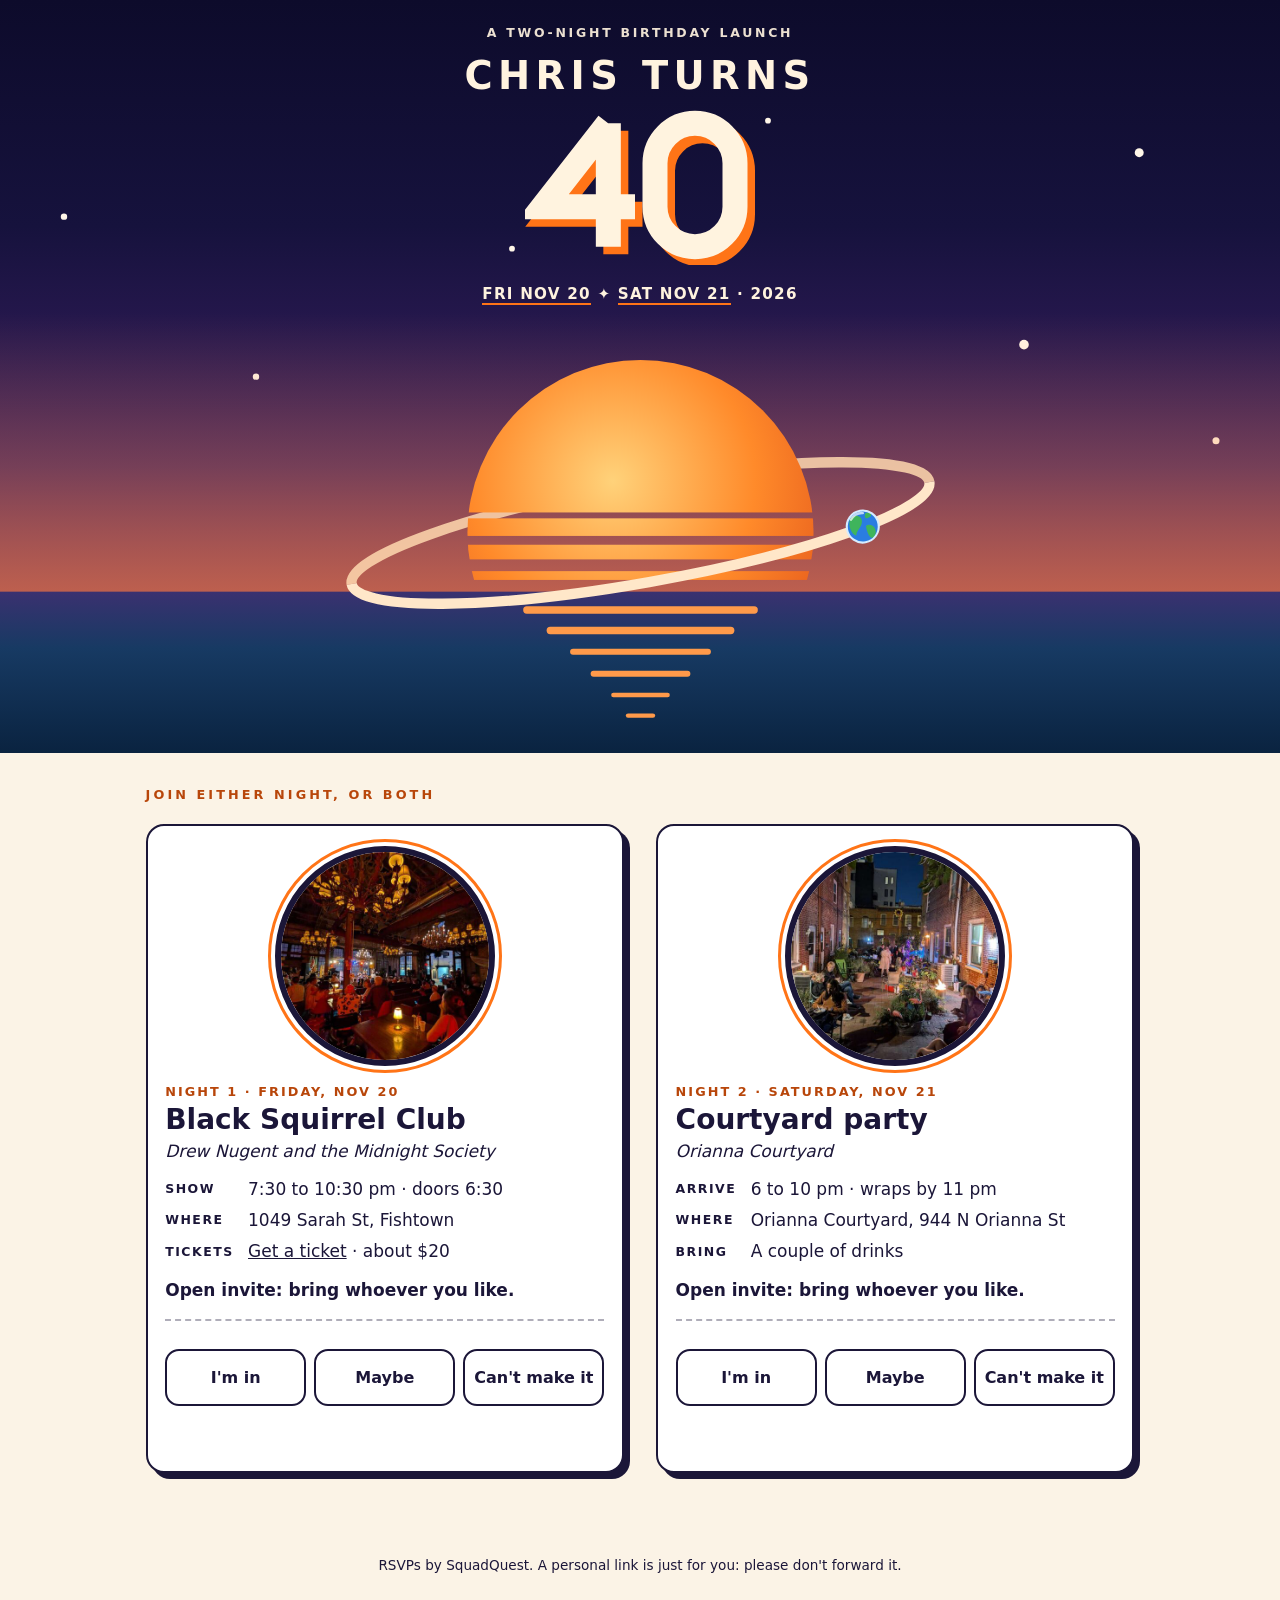
==== preview.html @ 2fccc6c4 "fix: one ticket price, about $20 Co-Authored-By: Claude Fable 5.2 <noreply@anthropic.com> Claude-Ses" ====
<!DOCTYPE html>
<html lang="en">
<head>
  <meta charset="utf-8">
  <meta name="viewport" content="width=device-width, initial-scale=1">
  <!-- ═══════════ CONFIG: the only values to fill in ═══════════ -->
  <script>
    window.FLYER_CONFIG = {
      API_BASE: "__API_BASE_URL__",                     // the guest-rsvp endpoint
      ANON_KEY: "__ANON_KEY_IF_NEEDED__",               // only if the server checks a JWT on every call
      FRIDAY_OPEN_LINK: "__FRIDAY_OPEN_LINK_TOKEN__",   // squadquest-axi guests open-link, Friday
      SATURDAY_OPEN_LINK: "__SATURDAY_OPEN_LINK_TOKEN__",
      FRIDAY_EVENT_ID: "",                              // optional: lets a guest answer even if the open link closes
      SATURDAY_EVENT_ID: "",
      PAGE_URL: "https://40.chrisrules.com",                         // also write it into the og: tags just below
      TIMEZONE: "America/New_York",
      EMBED_SRC: "squadquest-rsvp.js"
    };
  </script>
  <!-- /config -->
  <script src="shared/preview-stub.js"></script>
  <!-- guest links carry a token in the address: never send it to other sites -->
  <meta name="referrer" content="no-referrer">
  <meta name="robots" content="noindex">
  <meta name="theme-color" content="#16123d">
  <title>Chris turns 40</title>
  <meta name="description" content="Two nights for Chris's 40th: Friday November 20 at Black Squirrel Club, Saturday November 21 in the courtyard.">
  <meta property="og:type" content="website">
  <meta property="og:title" content="Chris turns 40">
  <meta property="og:description" content="Friday Nov 20 at Black Squirrel Club. Saturday Nov 21 in the courtyard. RSVP inside.">
  <meta property="og:url" content="https://40.chrisrules.com">
  <meta property="og:image" content="https://40.chrisrules.com/og.png">
  <meta property="og:image:width" content="1200">
  <meta property="og:image:height" content="630">
  <meta property="og:image:alt" content="Chris turns 40: a ringed orange sun setting over water. Fri Nov 20 and Sat Nov 21, 2026.">
  <meta name="twitter:card" content="summary_large_image">
  <meta name="twitter:title" content="Chris turns 40">
  <meta name="twitter:description" content="Friday Nov 20 at Black Squirrel Club. Saturday Nov 21 in the courtyard. RSVP inside.">
  <meta name="twitter:image" content="https://40.chrisrules.com/og.png">
  <link rel="icon" href="favicon.svg" type="image/svg+xml">
  <link rel="apple-touch-icon" href="apple-touch-icon.png">
  <link rel="stylesheet" href="style.css">
</head>
<body>
  <header class="hero">
    <svg class="stars" viewBox="0 0 400 600" preserveAspectRatio="xMidYMid slice" aria-hidden="true">
      <g fill="#fff6e8">
        <circle cx="30" cy="40" r="1.4"/><circle cx="88" cy="22" r="1"/><circle class="tw" cx="140" cy="70" r="1.8"/>
        <circle cx="210" cy="30" r="1.1"/><circle cx="262" cy="84" r="1.3"/><circle class="tw d2" cx="330" cy="36" r="1.9"/>
        <circle cx="372" cy="110" r="1"/><circle cx="52" cy="128" r="1.2"/><circle class="tw d3" cx="118" cy="180" r="1.5"/>
        <circle cx="300" cy="170" r="1"/><circle cx="356" cy="230" r="1.4"/><circle cx="20" cy="250" r="1"/>
        <circle class="tw d2" cx="190" cy="140" r="1.2"/><circle cx="240" cy="220" r="0.9"/><circle cx="80" cy="300" r="1"/>
        <circle cx="380" cy="320" r="1.1"/><circle class="tw" cx="320" cy="290" r="1.5"/><circle cx="160" cy="260" r="0.9"/>
      </g>
    </svg>
    <div class="hero-text">
      <p class="eyebrow">A two-night birthday launch</p>
      <h1>
        <span class="pre">Chris turns</span>
        <svg class="forty" viewBox="-4 -4 276 186" role="img" aria-label="40">
          <g fill="none" stroke-width="30" stroke-linejoin="miter">
            <g stroke="#ff7417" transform="translate(9 9)">
              <path d="M96 12 L18 112 H128 M96 12 V160"/><rect x="152" y="12" width="96" height="148" rx="48"/>
            </g>
            <g stroke="#fff3df">
              <path d="M96 12 L18 112 H128 M96 12 V160"/><rect x="152" y="12" width="96" height="148" rx="48"/>
            </g>
          </g>
        </svg>
      </h1>
      <p class="dates"><a href="#friday">Fri Nov 20</a> <span aria-hidden="true">✦</span> <a href="#saturday">Sat Nov 21</a> · 2026</p>
      <p class="hello" data-hello hidden></p>
    </div>
    <svg class="scene" viewBox="0 0 800 300" preserveAspectRatio="xMidYMin slice" aria-hidden="true">
      <defs>
        <linearGradient id="glow" x1="0" y1="0" x2="0" y2="1">
          <stop offset="0" stop-color="#ff8a3d" stop-opacity="0"/><stop offset="1" stop-color="#ff8a3d" stop-opacity=".55"/>
        </linearGradient>
        <radialGradient id="sun" cx=".42" cy=".35" r=".75">
          <stop offset="0" stop-color="#ffd27a"/><stop offset=".55" stop-color="#ff8a2a"/><stop offset="1" stop-color="#e2541a"/>
        </radialGradient>
        <linearGradient id="sea" x1="0" y1="0" x2="0" y2="1">
          <stop offset="0" stop-color="#3a3170"/><stop offset=".35" stop-color="#173a63"/><stop offset="1" stop-color="#0a2340"/>
        </linearGradient>
        <mask id="bands">
          <rect width="800" height="300" fill="#fff"/>
          <g fill="#000"><rect y="136" width="800" height="4"/><rect y="152" width="800" height="6"/><rect y="168" width="800" height="8"/><rect y="182" width="800" height="9"/></g>
        </mask>
        <clipPath id="back"><rect x="0" y="0" width="800" height="150"/></clipPath>
        <clipPath id="front"><rect x="0" y="150" width="800" height="150"/></clipPath>
        <clipPath id="earth-clip"><circle r="10"/></clipPath>
        <symbol id="earth" viewBox="-11 -11 22 22" overflow="visible">
          <circle r="10" fill="#2a7de1"/>
          <g clip-path="url(#earth-clip)" fill="#3fb45c">
            <path d="M-7-6C-4-9 1-7 0-3S-4 1-5 5C-8 3-9-2-7-6Z"/><path d="M2 0C5-2 9 2 7 6S2 8 2 0Z"/><path d="M3-8C6-9 8-6 5-5S2-6 3-8Z"/>
          </g>
          <circle r="10" fill="none" stroke="#d6ecff" stroke-width="1.3"/>
          <path d="M-6.5-5.5A8 8 0 0 1 1.5-8.3" stroke="#fff" stroke-width="1.5" fill="none" stroke-linecap="round" opacity=".7"/>
        </symbol>
      </defs>
      <rect x="-2000" width="4800" height="192" fill="url(#glow)"/>
      <g transform="rotate(-10 400 150)"><ellipse clip-path="url(#back)" cx="400" cy="150" rx="200" ry="34" fill="none" stroke="#ffd9b0" stroke-width="7" opacity=".85"/></g>
            <g transform="rotate(-10 400 150)"><g clip-path="url(#back)"><g class="ex"><g class="ey"><use class="earth" href="#earth" x="388" y="138" width="24" height="24"/></g></g></g></g>
      <circle cx="400" cy="150" r="118" fill="url(#sun)" mask="url(#bands)"/>
      <rect x="-2000" y="190" width="4800" height="110" fill="url(#sea)"/>
      <g class="reflect" fill="#ff9a4a">
        <rect x="320" y="200" width="160" height="5" rx="2.5"/><rect class="w2" x="336" y="214" width="128" height="5" rx="2.5"/>
        <rect x="352" y="229" width="96" height="4" rx="2"/><rect class="w2" x="366" y="244" width="68" height="4" rx="2"/>
        <rect x="380" y="259" width="40" height="3" rx="1.5"/><rect class="w2" x="390" y="273" width="20" height="3" rx="1.5"/>
      </g>
      <g transform="rotate(-10 400 150)"><ellipse clip-path="url(#front)" cx="400" cy="150" rx="200" ry="34" fill="none" stroke="#ffe7c9" stroke-width="7"/></g>
      <g transform="rotate(-10 400 150)"><g clip-path="url(#front)"><g class="ex"><g class="ey"><use class="earth" href="#earth" x="388" y="138" width="24" height="24"/></g></g></g></g>
    </svg>
  </header>

  <main>
    <h2 class="section-title">Join either night, or both</h2>
    <ol class="itinerary">
      <li>
        <section class="night" data-night="friday" id="friday" aria-labelledby="fri-h">
          <figure class="porthole"><img src="photos/friday.jpg" width="480" height="480" alt="Inside Black Squirrel Club at night: a full room under big amber chandeliers, with a band on the far stage."></figure>
          <p class="stop">Night 1 · Friday, Nov 20</p>
          <h3 id="fri-h">Black Squirrel Club</h3>
          <p class="sub">Drew Nugent and the Midnight Society</p>
          <dl class="facts">
            <dt>Show</dt><dd>7:30 to 10:30 pm · doors 6:30</dd>
            <dt>Where</dt><dd>1049 Sarah St, Fishtown</dd>
            <dt>Tickets</dt><dd><a href="https://events.ticketleap.com/tickets/blacksquirrelclub/drew-nugent-the-midnight-society-1695115027" rel="noopener">Get a ticket</a> · about $20</dd>
          </dl>
          <p class="note">Open invite: bring whoever you like.</p>
          <div class="rsvp" data-rsvp><p>RSVP opens here soon. Until then, text Chris.</p></div>
        </section>
      </li>
      <li>
        <section class="night" data-night="saturday" id="saturday" aria-labelledby="sat-h">
          <figure class="porthole"><img src="photos/saturday.jpg" width="480" height="480" alt="A brick courtyard after dark: friends in lawn chairs around a small fire, with plants and colored lights."></figure>
          <p class="stop">Night 2 · Saturday, Nov 21</p>
          <h3 id="sat-h">Courtyard party</h3>
          <p class="sub">Orianna Courtyard</p>
          <dl class="facts">
            <dt>Arrive</dt><dd>6 to 10 pm · wraps by 11 pm</dd>
            <dt>Where</dt><dd>Orianna Courtyard, 944 N Orianna St</dd>
            <dt>Bring</dt><dd>A couple of drinks</dd>
          </dl>
          <p class="note">Open invite: bring whoever you like.</p>
          <div class="rsvp" data-rsvp><p>RSVP opens here soon. Until then, text Chris.</p></div>
        </section>
      </li>
    </ol>
  </main>

  <footer>
    <p>RSVPs by SquadQuest. A personal link is just for you: please don't forward it.</p>
  </footer>
  <script src="shared/flyer-core.js" defer></script>
</body>
</html>
---- style.css ----
/* Concept A: Orbit 40, a retro space-travel poster at dusk */
:root {
  --night: #16123d;
  --dusk: #3b1f63;
  --cream: #fff3df;
  --paper: #fbf3e6;
  --ink: #1b1638;
  --orange: #ff7417;
  --orange-ink: #b8460a; /* orange dark enough for text on paper: AA */
  --sea: #173a63;
  color-scheme: light;
}
* { box-sizing: border-box; }
html { -webkit-text-size-adjust: 100%; }
body {
  margin: 0;
  font: 17px/1.5 "Avenir Next", Avenir, "Century Gothic", "Segoe UI", system-ui, sans-serif;
  color: var(--ink);
  background: var(--paper);
}
a { color: inherit; }
:focus-visible { outline: 3px solid var(--orange); outline-offset: 3px; }

/* hero */
.hero {
  position: relative;
  overflow: hidden;
  color: var(--cream);
  background: linear-gradient(180deg, #0d0b2b 0%, var(--night) 30%, var(--dusk) 62%, #8c3463 88%, #d8603f 100%);
  padding-top: 2.25rem;
}
.stars { position: absolute; inset: 0; width: 100%; height: 100%; }
.hero-text { position: relative; text-align: center; padding: 0 1.25rem; }
.eyebrow {
  margin: 0;
  font-size: .78rem;
  font-weight: 700;
  letter-spacing: .22em;
  text-transform: uppercase;
  opacity: .92;
}
h1 { margin: .9rem 0 0; line-height: 1; font-weight: 800; }
h1 .pre {
  display: block;
  font-size: clamp(1.5rem, 7vw, 2.4rem);
  letter-spacing: .14em;
  text-transform: uppercase;
}
.forty { display: block; width: min(68vw, 300px); height: auto; margin: .9rem auto 0; }
.dates {
  margin: 1.1rem 0 0;
  font-weight: 700;
  letter-spacing: .08em;
  text-transform: uppercase;
  font-size: .95rem;
}
.dates a { text-decoration: none; border-bottom: 2px solid var(--orange); }
.hello { margin: .9rem auto 0; max-width: 24rem; font-size: 1.05rem; font-weight: 600; }
.not-me { font: inherit; font-weight: 400; color: inherit; background: none; border: 0; padding: 0; text-decoration: underline; cursor: pointer; }
.scene { position: relative; display: block; width: 100%; height: clamp(230px, 34vw, 360px); margin-top: .5rem; }

/* itinerary */
main { max-width: 36rem; margin: 0 auto; padding: 2rem 1.1rem 1rem; }
.section-title {
  margin: 0 0 1.25rem;
  font-size: .8rem;
  letter-spacing: .24em;
  text-transform: uppercase;
  color: var(--orange-ink);
}
.itinerary { list-style: none; margin: 0; padding: 0 0 0 1.6rem; position: relative; }
.itinerary::before { /* the orbit line */
  content: "";
  position: absolute;
  left: .45rem;
  top: .6rem;
  bottom: 2rem;
  border-left: 3px dotted var(--orange);
}
.itinerary > li { position: relative; margin-bottom: 2.25rem; }
.itinerary > li::before { /* a small planet per stop */
  content: "";
  position: absolute;
  left: -1.6rem;
  top: .2rem;
  width: 1.2rem;
  height: 1.2rem;
  border-radius: 50%;
  background: radial-gradient(circle at 35% 35%, #ffd27a, var(--orange) 60%, #c94a12);
  box-shadow: 0 0 0 4px var(--paper);
}
.night {
  background: #fff;
  border: 2px solid var(--ink);
  border-radius: 18px;
  padding: 1.25rem 1.1rem 1.1rem;
  box-shadow: 6px 6px 0 var(--ink);
}
.night.is-target { box-shadow: 6px 6px 0 var(--orange); }
.porthole {
  margin: 0 auto 1rem;
  width: 62%;
  max-width: 220px;
  aspect-ratio: 1;
  border-radius: 50%;
  overflow: hidden;
  border: 6px solid var(--ink);
  outline: 3px solid var(--orange);
  outline-offset: 4px;
}
.porthole img { width: 100%; height: 100%; object-fit: cover; display: block; }
.stop {
  margin: 0;
  font-size: .8rem;
  font-weight: 800;
  letter-spacing: .16em;
  text-transform: uppercase;
  color: var(--orange-ink);
}
.night h3 { margin: .2rem 0 0; font-size: 1.75rem; line-height: 1.1; font-weight: 800; }
.sub { margin: .2rem 0 .8rem; font-style: italic; }
.facts { display: grid; grid-template-columns: auto 1fr; gap: .35rem .9rem; margin: 0 0 .8rem; }
.facts dt { font-weight: 800; font-size: .78rem; letter-spacing: .12em; text-transform: uppercase; padding-top: .2rem; }
.facts dd { margin: 0; }
.note { margin: 0 0 1rem; font-weight: 600; }
.rsvp { border-top: 2px dashed rgba(27, 22, 56, .35); padding-top: 1rem; }
.rsvp-loading { margin: 0; opacity: .8; }

/* the embed, restyled: the night above already says what and where */
.night .sqr-card { border: 0; padding: 0; background: none; }
.night .sqr-banner, .night .sqr-title, .night .sqr-when, .night .sqr-where, .night .sqr-notes { display: none; }
.sqr-answers { gap: .5rem; }
.sqr-answer {
  min-height: 3.4rem;
  border: 2px solid var(--ink) !important;
  border-radius: 14px !important;
  background: #fff !important;
  color: var(--ink) !important;
  font-weight: 800;
  font-size: 1rem !important;
}
.sqr-answer[aria-pressed="true"] { background: var(--orange) !important; color: var(--ink) !important; box-shadow: 0 0 0 3px var(--ink); }
.sqr-field label { font-weight: 700; font-size: .9rem; }
.sqr-field input { border: 2px solid var(--ink) !important; border-radius: 12px !important; background: #fffaf2; }
.sqr-greeting { font-size: 1rem !important; margin-bottom: .25rem !important; }
.sqr-status { color: var(--ink); }
.sqr-error { color: #a1001c !important; }
.sqr-join { opacity: 1 !important; font-size: .92rem !important; margin-top: .5rem !important; }

footer { text-align: center; padding: 1rem 1.25rem 2.5rem; font-size: .85rem; }

/* motion: a slow twinkle and a lazy wave, both off when asked */
@media (prefers-reduced-motion: no-preference) {
  .tw { animation: twinkle 3.6s ease-in-out infinite; }
  .tw.d2 { animation-delay: 1.2s; }
  .tw.d3 { animation-delay: 2.3s; }
  .reflect rect { animation: sway 6s ease-in-out infinite alternate; }
  .reflect .w2 { animation-delay: -3s; }
}
@keyframes twinkle { 50% { opacity: .2; } }
@keyframes sway { from { transform: translateX(-6px); } to { transform: translateX(6px); } }

@media (min-width: 900px) {
  main { max-width: 64rem; }
  .itinerary { display: grid; grid-template-columns: 1fr 1fr; gap: 2rem; padding: 0; }
  .itinerary::before, .itinerary > li::before { display: none; }
}

/* Earth on the ring: two synced copies, one clipped to the back half (behind
   the sun), one to the front. Resting spot, used under reduced motion: front right */
.ex { transform: translateX(150px); }
.ey { transform: translateY(22px); }
@media (prefers-reduced-motion: no-preference) {
  .ex { animation: a-ex 16s ease-in-out infinite alternate; }
  .ey { animation: a-ey 16s ease-in-out -8s infinite alternate; }
}
@keyframes a-ex { from { transform: translateX(-200px); } to { transform: translateX(200px); } }
@keyframes a-ey { from { transform: translateY(-34px); } to { transform: translateY(34px); } }

/* the one-time step */
.sqr-step { border: 2px solid var(--ink) !important; border-radius: 14px !important; background: #fffaf2; }
.sqr-submit { background: var(--ink) !important; color: var(--cream) !important; border-color: var(--ink) !important; border-radius: 14px !important; }
.sqr-answer[aria-pressed="true"]::before { content: "\2713\00a0"; } /* a cue that is not only colour */

/* notes */
.sqr-note { margin-top: .6rem; }
.sqr-note-add { font-weight: 700 !important; min-height: 44px; text-decoration-thickness: 2px !important; text-underline-offset: 4px; }
.sqr-note-text { background: #fff6ea; border-left: 4px solid var(--orange); border-radius: 6px; padding: .6rem .75rem; }
.sqr-note-text .sqr-link { font-weight: 700; margin-left: .25rem; min-height: 32px; }
.sqr-note-label { font-weight: 800 !important; font-size: .78rem; letter-spacing: .12em; text-transform: uppercase; }
.sqr-note-form { background: #fffaf2; border: 2px solid var(--ink); border-radius: 14px; padding: .8rem; }
.sqr-note-count { color: #4a4566; opacity: 1 !important; }
.sqr-note-status { font-weight: 600; }
.sqr-step .sqr-field input, .sqr-note-form .sqr-field input { width: 100%; }

/* three equal buttons at any width, even with the check mark */
.sqr-answers { grid-template-columns: repeat(3, minmax(0, 1fr)) !important; }
.sqr-answer { padding-inline: .3rem !important; }
@media (max-width: 360px) {
  .itinerary { padding-left: 1.2rem; }
  .itinerary > li::before { left: -1.25rem; width: 1rem; height: 1rem; }
  .itinerary::before { left: .35rem; }
  .night { padding: 1rem .85rem .9rem; box-shadow: 4px 4px 0 var(--ink); }
  .sqr-answer { font-size: .92rem !important; }
  .sqr-answer[aria-pressed="true"]::before { display: block; content: "\2713"; }
}
/* desktop: show the whole sea under the planet */
@media (min-width: 900px) {
  .hero { padding-top: 1.5rem; }
  .forty { width: 230px; }
  /* never wider than the height can show whole; sky and sea paint past the edges */
  .scene { height: 440px; width: min(100%, 1173px); margin-inline: auto; overflow: visible; }
}

/* plus-ones stepper */
.sqr-plus { margin-top: .9rem !important; padding: .6rem .75rem; border: 2px dashed rgba(27, 22, 56, .35); border-radius: 14px; }
.sqr-plus-q { font-weight: 800 !important; font-size: .78rem; letter-spacing: .12em; text-transform: uppercase; }
.sqr-plus-btn { border-color: var(--ink) !important; background: #fff !important; color: var(--ink) !important; }
.sqr-plus-btn:not(:disabled):active { background: var(--orange) !important; }
.sqr-plus-val { font-size: 1.05rem; min-width: 6.5rem !important; }
.sqr-plus-msg { min-height: 1.2em; color: #4a4566; }
.sqr-plus-msg.sqr-error { color: #a1001c !important; }
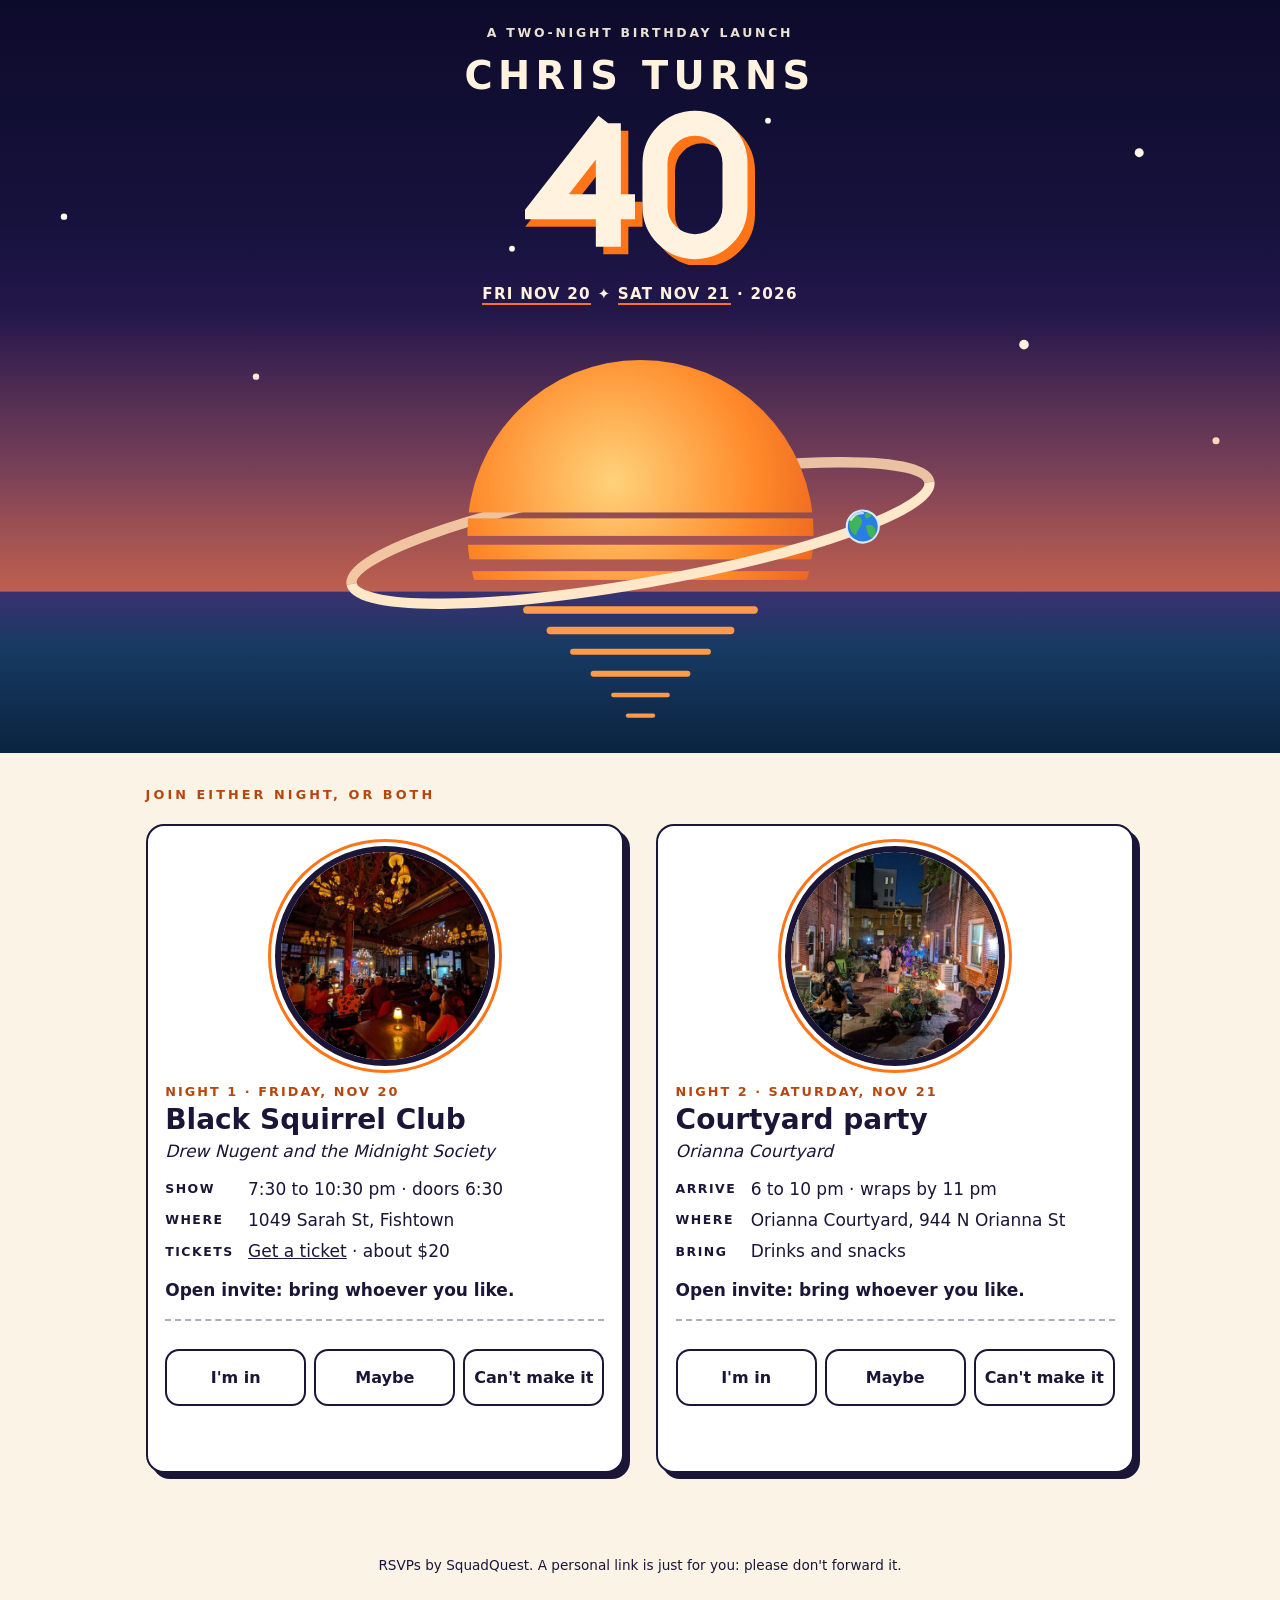
==== commit 18e9b1df: "fix: bring drinks and snacks Co-Authored-By: Claude Fable 5.2 <noreply@anthropic.com> Claude-Session" ====
--- a/preview.html
+++ b/preview.html
@@ -140,7 +140,7 @@
           <dl class="facts">
             <dt>Arrive</dt><dd>6 to 10 pm · wraps by 11 pm</dd>
             <dt>Where</dt><dd>Orianna Courtyard, 944 N Orianna St</dd>
-            <dt>Bring</dt><dd>A couple of drinks</dd>
+            <dt>Bring</dt><dd>Drinks and snacks</dd>
           </dl>
           <p class="note">Open invite: bring whoever you like.</p>
           <div class="rsvp" data-rsvp><p>RSVP opens here soon. Until then, text Chris.</p></div>
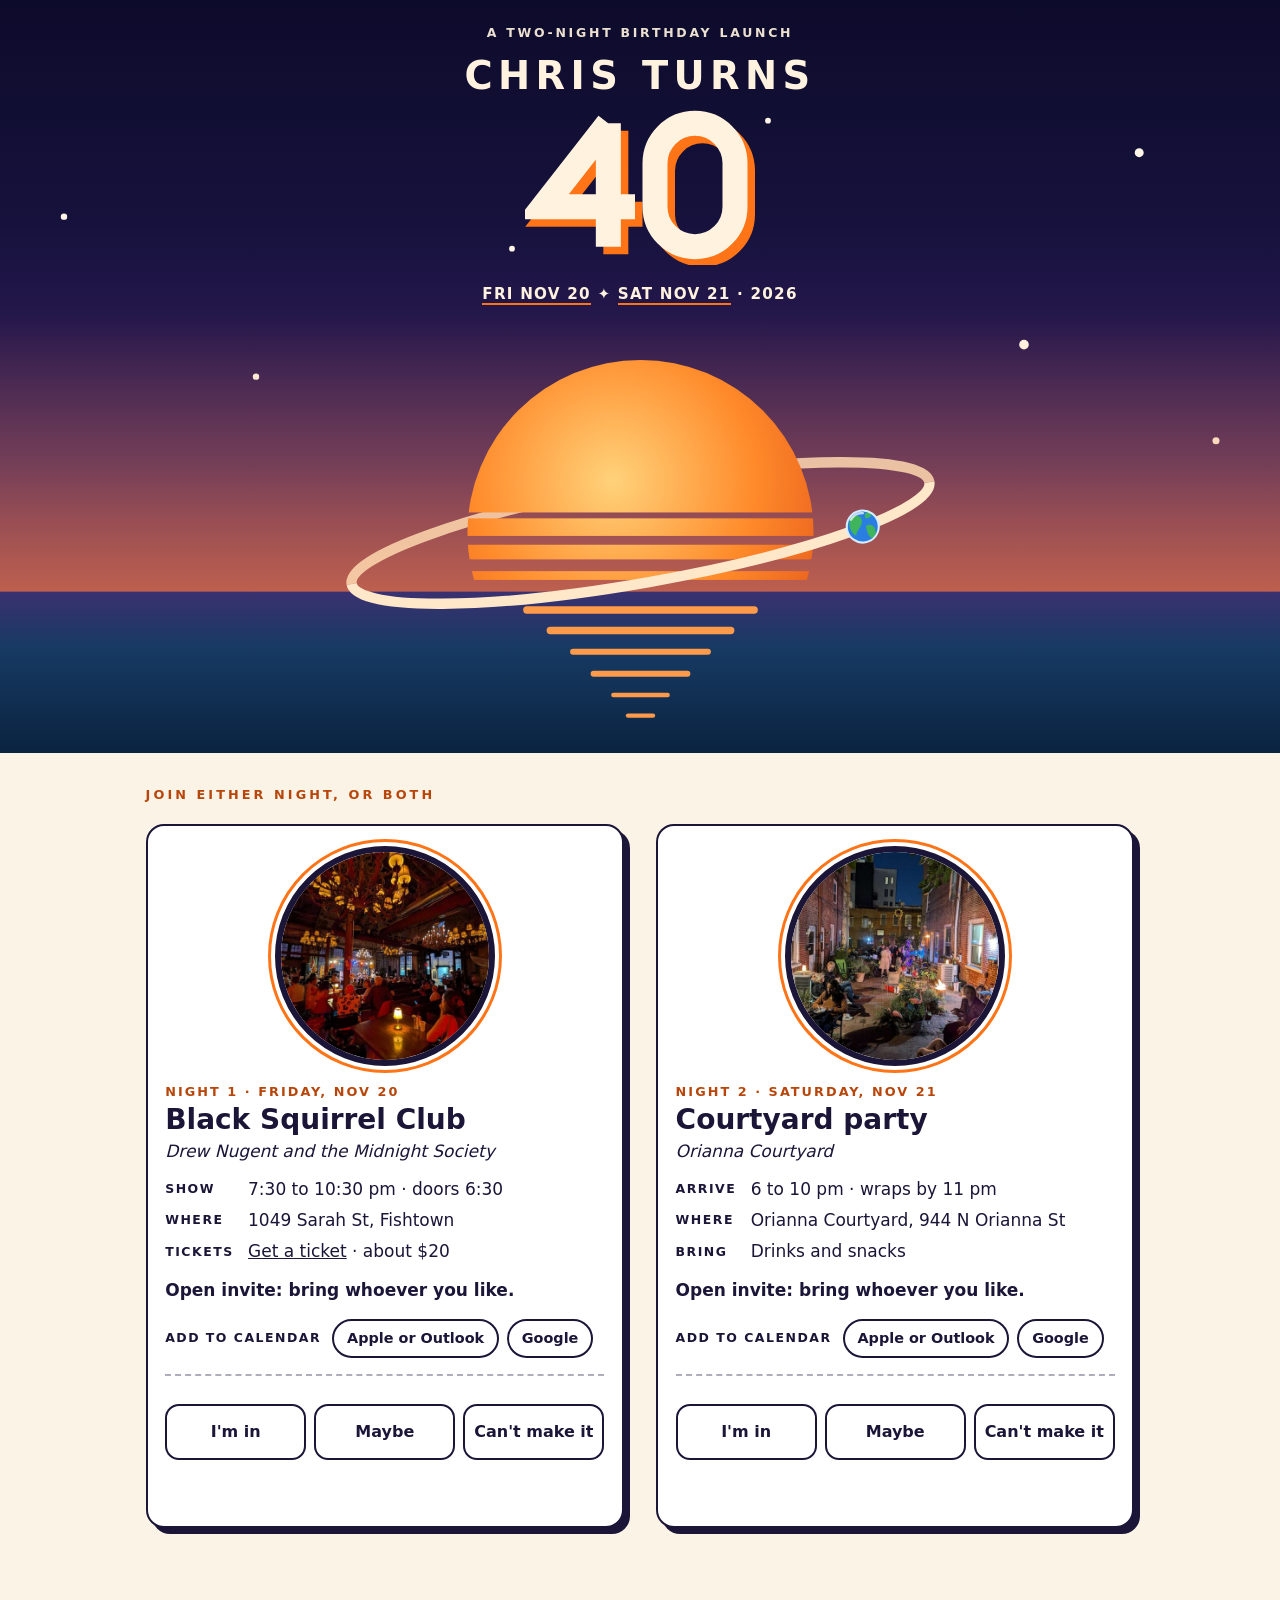
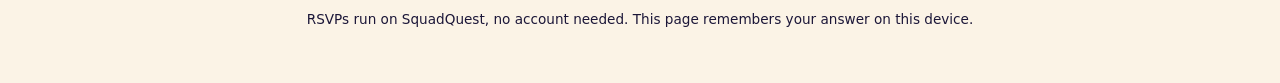
==== commit 06086980: "feat: add to calendar buttons for both nights Co-Authored-By: Claude Fable 5.2 <noreply@anthropic.co" ====
--- a/preview.html
+++ b/preview.html
@@ -128,6 +128,7 @@
             <dt>Tickets</dt><dd><a href="https://events.ticketleap.com/tickets/blacksquirrelclub/drew-nugent-the-midnight-society-1695115027" rel="noopener">Get a ticket</a> · about $20</dd>
           </dl>
           <p class="note">Open invite: bring whoever you like.</p>
+          <p class="cal"><span class="cal-label">Add to calendar</span> <a class="cal-btn" href="friday.ics">Apple or Outlook</a> <a class="cal-btn" href="https://calendar.google.com/calendar/render?action=TEMPLATE&amp;text=Chris%20turns%2040%3A%20Drew%20Nugent%20and%20the%20Midnight%20Society&amp;dates=20261121T003000Z/20261121T033000Z&amp;location=Black%20Squirrel%20Club%2C%201049%20Sarah%20St%2C%20Philadelphia%2C%20PA&amp;details=Doors%206%3A30%20pm%2C%20music%207%3A30%20to%2010%3A30%20pm.%20Tickets%20about%20%2420.%20Details%20and%20RSVP%3A%20https%3A//40.chrisrules.com" target="_blank" rel="noopener">Google</a></p>
           <div class="rsvp" data-rsvp><p>RSVP opens here soon. Until then, text Chris.</p></div>
         </section>
       </li>
@@ -143,6 +144,7 @@
             <dt>Bring</dt><dd>Drinks and snacks</dd>
           </dl>
           <p class="note">Open invite: bring whoever you like.</p>
+          <p class="cal"><span class="cal-label">Add to calendar</span> <a class="cal-btn" href="saturday.ics">Apple or Outlook</a> <a class="cal-btn" href="https://calendar.google.com/calendar/render?action=TEMPLATE&amp;text=Chris%20turns%2040%3A%20courtyard%20party&amp;dates=20261121T230000Z/20261122T040000Z&amp;location=Orianna%20Courtyard%2C%20944%20N%20Orianna%20St%2C%20Philadelphia%2C%20PA&amp;details=Arrive%20any%20time%20from%206%20to%2010%20pm.%20Wraps%20by%2011.%20Bring%20drinks%20and%20snacks.%20Details%20and%20RSVP%3A%20https%3A//40.chrisrules.com" target="_blank" rel="noopener">Google</a></p>
           <div class="rsvp" data-rsvp><p>RSVP opens here soon. Until then, text Chris.</p></div>
         </section>
       </li>
@@ -150,7 +152,7 @@
   </main>
 
   <footer>
-    <p>RSVPs by SquadQuest. A personal link is just for you: please don't forward it.</p>
+    <p>RSVPs run on SquadQuest, no account needed. This page remembers your answer on this device.</p>
   </footer>
   <script src="shared/flyer-core.js" defer></script>
 </body>
--- a/style.css
+++ b/style.css
@@ -220,3 +220,59 @@
 .sqr-plus-val { font-size: 1.05rem; min-width: 6.5rem !important; }
 .sqr-plus-msg { min-height: 1.2em; color: #4a4566; }
 .sqr-plus-msg.sqr-error { color: #a1001c !important; }
+
+/* the confirmation: "You're in for Friday!" above the night's buttons.
+   The text is a live region and stays in the page while empty. */
+.confirm-text { margin: 0; font-weight: 800; font-size: 1.15rem; line-height: 1.3; transform-origin: left center; }
+.confirm-icon { display: none; }
+.confirm.is-shown {
+  display: flex;
+  align-items: center;
+  gap: .75rem;
+  border-top: 2px dashed rgba(27, 22, 56, .35);
+  padding-top: 1rem;
+  margin-bottom: .8rem;
+}
+.confirm.is-shown + .rsvp { border-top: 0; padding-top: 0; }
+.confirm.is-shown .confirm-icon { display: block; position: relative; flex: none; width: 3.2rem; height: 3.2rem; }
+.confirm-icon svg { display: block; width: 100%; height: 100%; overflow: visible; }
+.confirm[data-status="no"] .confirm-icon { opacity: .55; }
+.confirm-earth { transform-origin: 0 0; }
+.confirm-star {
+  position: absolute;
+  left: 50%;
+  top: 50%;
+  width: 13px;
+  height: 13px;
+  margin: -6.5px 0 0 -6.5px;
+  background: var(--orange);
+  clip-path: polygon(50% 0, 62% 38%, 100% 50%, 62% 62%, 50% 100%, 38% 62%, 0 50%, 38% 38%);
+  opacity: 0;
+  pointer-events: none;
+}
+.confirm-star:nth-child(odd) { background: #f2a900; }
+/* the embed's own "Saved: …" line would say it twice */
+.night .sqr-status-saved { display: none; }
+
+@media (prefers-reduced-motion: no-preference) {
+  .confirm.is-burst .confirm-earth { animation: c-orbit .9s cubic-bezier(.45, 0, .25, 1); }
+  .confirm.is-burst .confirm-star { animation: c-star .8s ease-out .15s; }
+  .confirm.is-burst .confirm-text { animation: c-pop .45s ease-out; }
+  .confirm.is-pulse .confirm-text { animation: c-pulse .9s ease-in-out; }
+  .confirm.is-pulse .confirm-icon { animation: c-breathe .9s ease-in-out; }
+}
+@keyframes c-orbit { from { transform: rotate(0deg); } to { transform: rotate(360deg); } }
+@keyframes c-star {
+  0% { opacity: 1; transform: rotate(var(--a)) translateX(0) scale(.4); }
+  60% { opacity: 1; }
+  100% { opacity: 0; transform: rotate(var(--a)) translateX(40px) scale(1.1); }
+}
+@keyframes c-pop { 0% { transform: scale(.92); } 55% { transform: scale(1.05); } 100% { transform: scale(1); } }
+@keyframes c-pulse { 0%, 100% { opacity: 1; } 35% { opacity: .45; } }
+@keyframes c-breathe { 0%, 100% { transform: scale(1); } 40% { transform: scale(1.12); } }
+
+/* add to calendar */
+.cal { margin: 0 0 1rem; display: flex; flex-wrap: wrap; align-items: center; gap: .4rem .5rem; }
+.cal-label { font-weight: 800; font-size: .78rem; letter-spacing: .12em; text-transform: uppercase; margin-right: .2rem; }
+.cal-btn { display: inline-flex; align-items: center; min-height: 2.4rem; padding: .3rem .8rem; border: 2px solid var(--ink); border-radius: 999px; background: #fff; color: var(--ink); font-weight: 700; font-size: .9rem; text-decoration: none; }
+.cal-btn:hover, .cal-btn:focus-visible { background: var(--orange); }
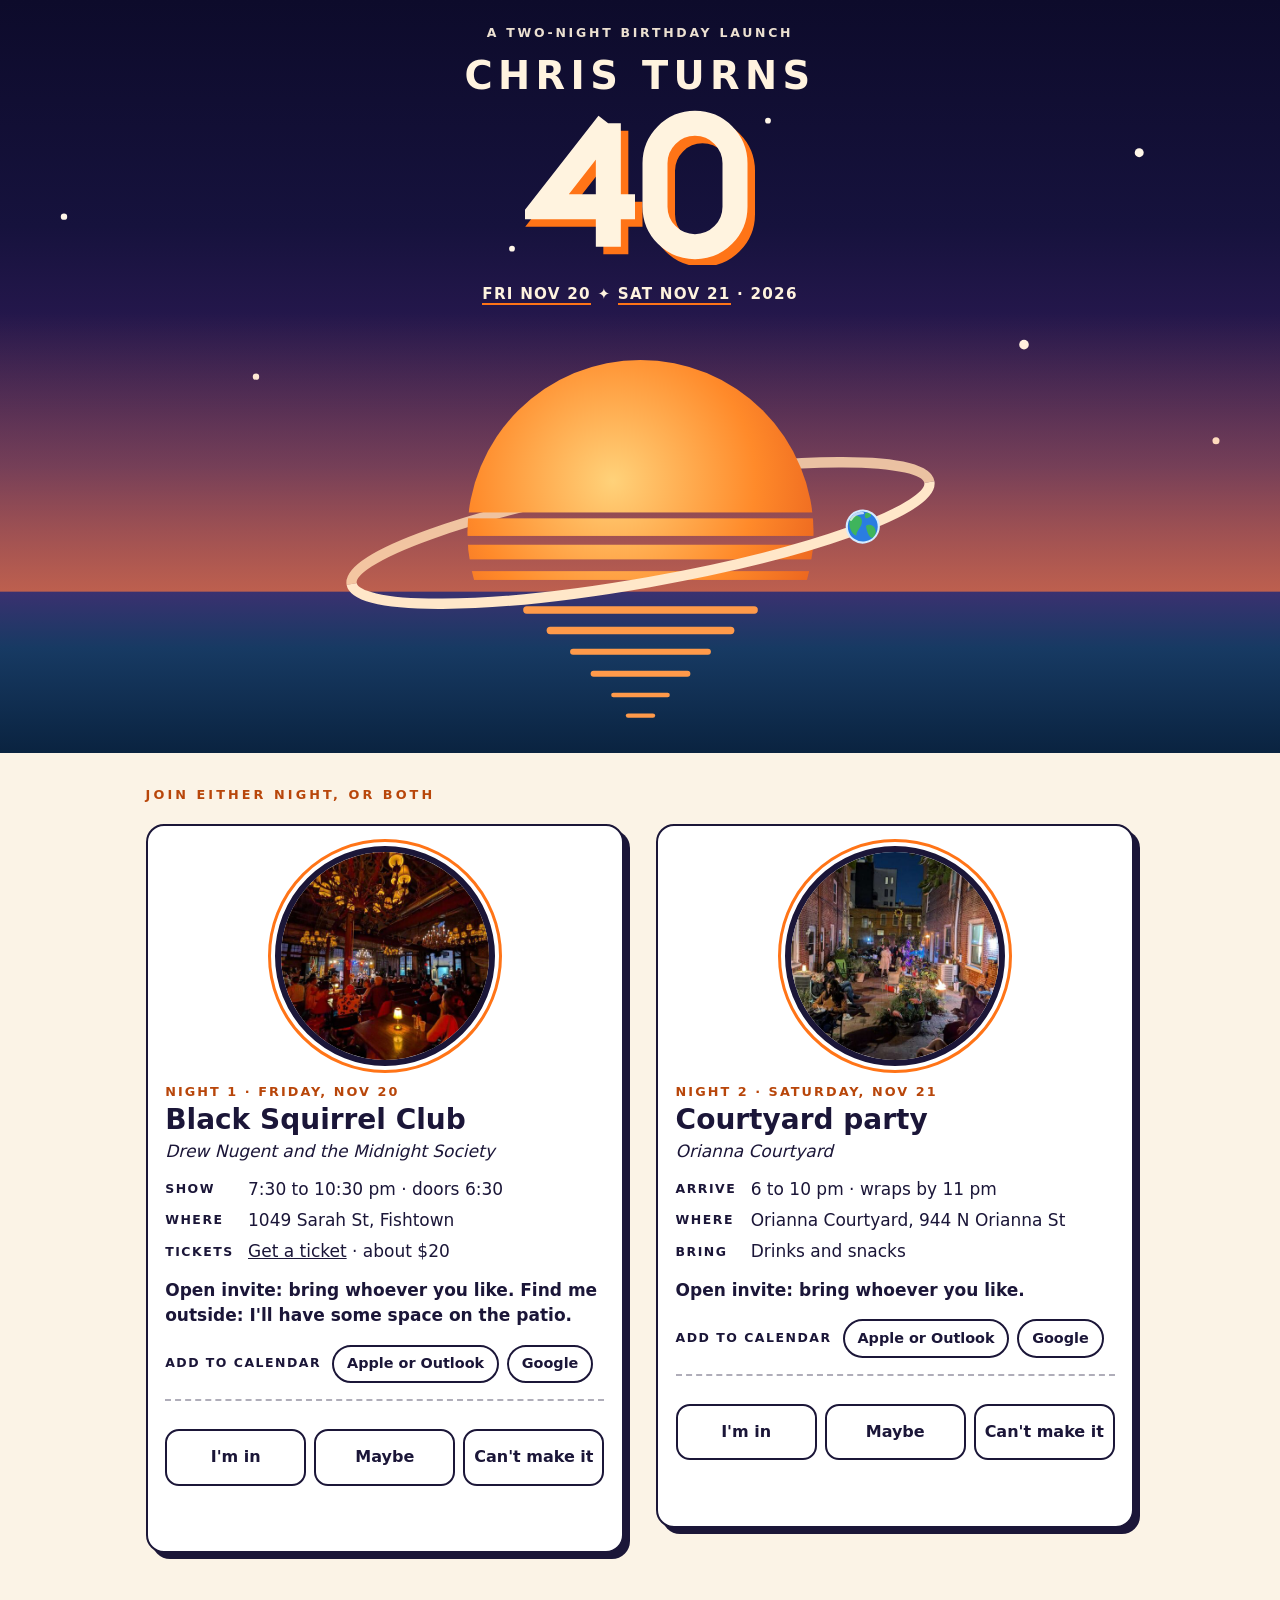
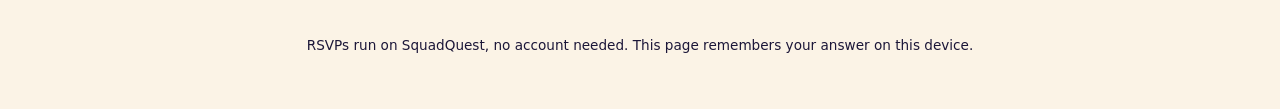
==== commit f2e0d961: "feat: note the patio space on Friday Co-Authored-By: Claude Fable 5.2 <noreply@anthropic.com> Claude" ====
--- a/preview.html
+++ b/preview.html
@@ -127,7 +127,7 @@
             <dt>Where</dt><dd>1049 Sarah St, Fishtown</dd>
             <dt>Tickets</dt><dd><a href="https://events.ticketleap.com/tickets/blacksquirrelclub/drew-nugent-the-midnight-society-1695115027" rel="noopener">Get a ticket</a> · about $20</dd>
           </dl>
-          <p class="note">Open invite: bring whoever you like.</p>
+          <p class="note">Open invite: bring whoever you like. Find me outside: I'll have some space on the patio.</p>
           <p class="cal"><span class="cal-label">Add to calendar</span> <a class="cal-btn" href="friday.ics">Apple or Outlook</a> <a class="cal-btn" href="https://calendar.google.com/calendar/render?action=TEMPLATE&amp;text=Chris%20turns%2040%3A%20Drew%20Nugent%20and%20the%20Midnight%20Society&amp;dates=20261121T003000Z/20261121T033000Z&amp;location=Black%20Squirrel%20Club%2C%201049%20Sarah%20St%2C%20Philadelphia%2C%20PA&amp;details=Doors%206%3A30%20pm%2C%20music%207%3A30%20to%2010%3A30%20pm.%20Tickets%20about%20%2420.%20Details%20and%20RSVP%3A%20https%3A//40.chrisrules.com" target="_blank" rel="noopener">Google</a></p>
           <div class="rsvp" data-rsvp><p>RSVP opens here soon. Until then, text Chris.</p></div>
         </section>
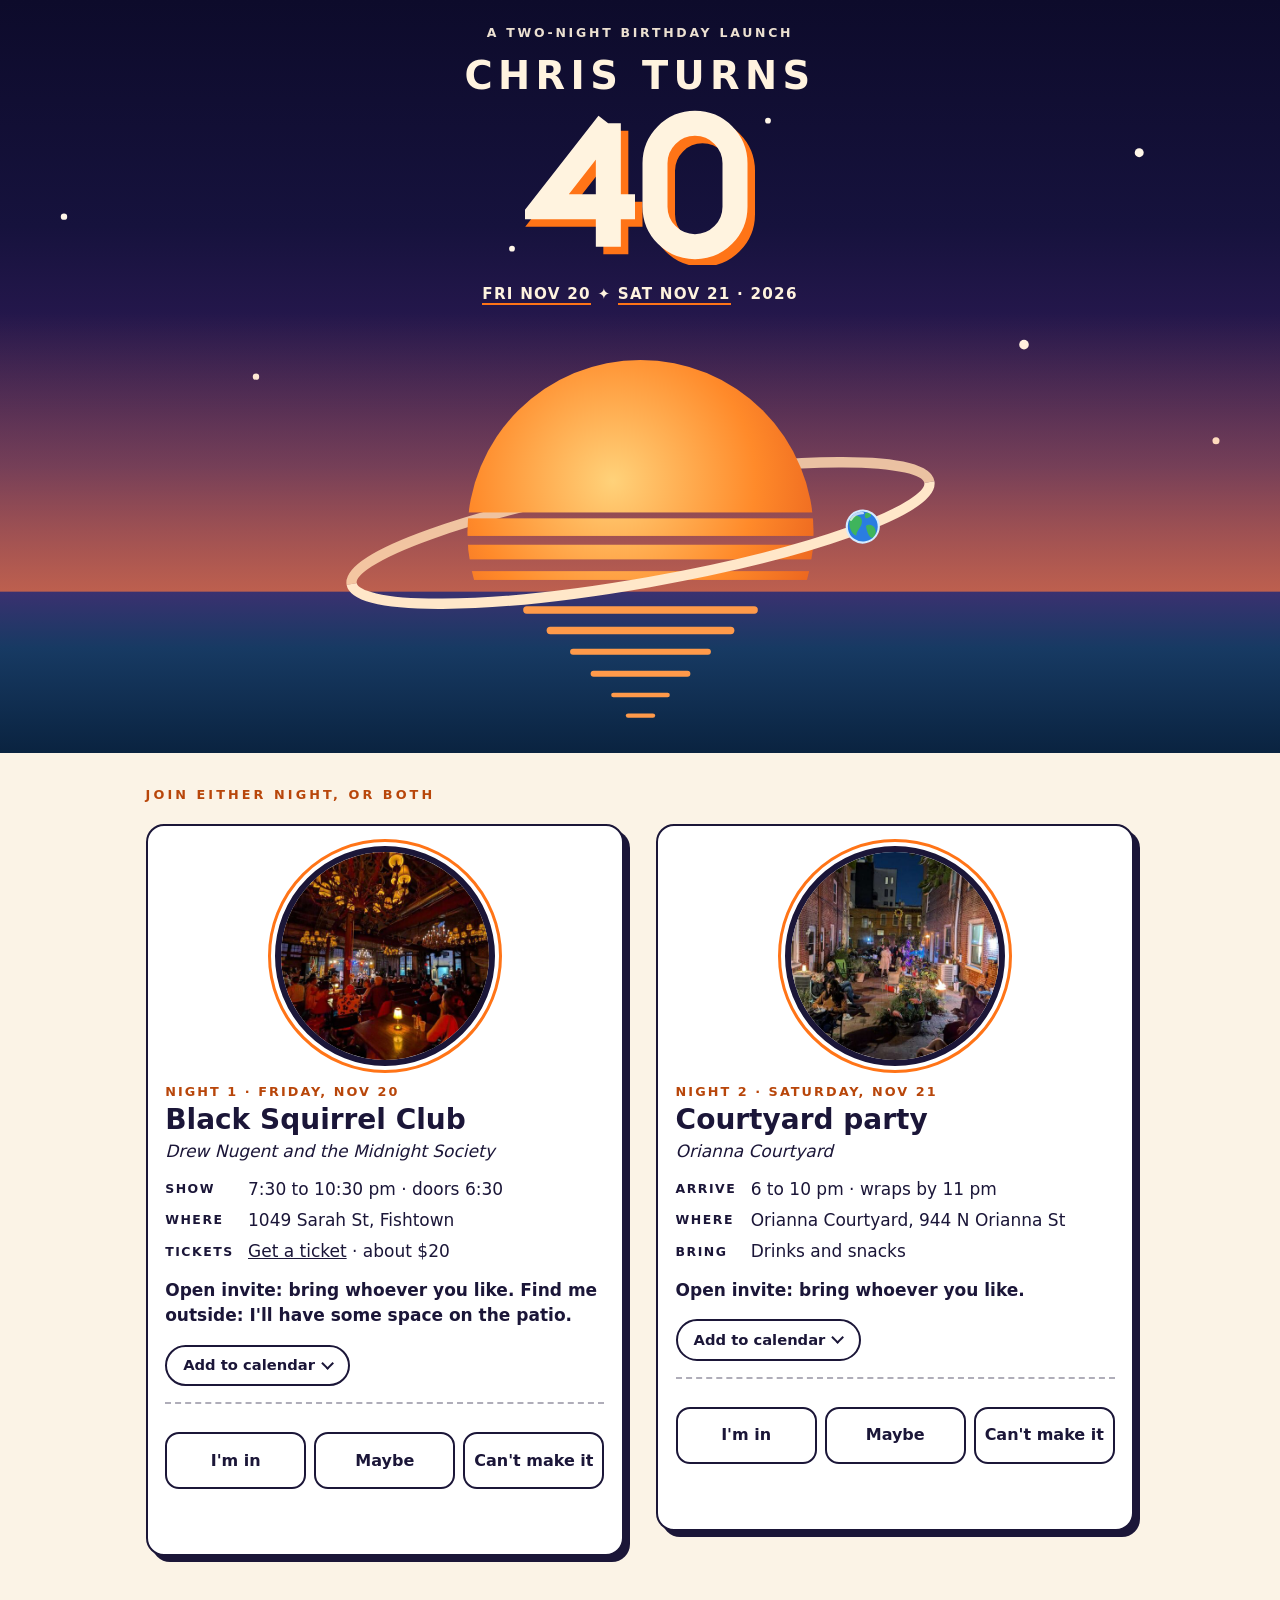
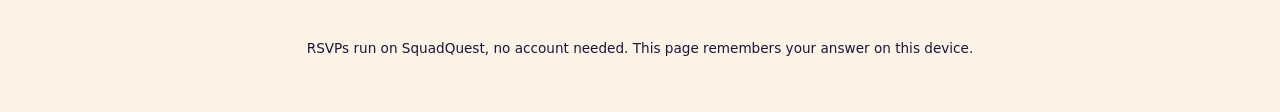
==== commit 2a54fcb7: "feat: one add to calendar button that opens the options Co-Authored-By: Claude Fable 5.2 <noreply@an" ====
--- a/preview.html
+++ b/preview.html
@@ -128,7 +128,7 @@
             <dt>Tickets</dt><dd><a href="https://events.ticketleap.com/tickets/blacksquirrelclub/drew-nugent-the-midnight-society-1695115027" rel="noopener">Get a ticket</a> · about $20</dd>
           </dl>
           <p class="note">Open invite: bring whoever you like. Find me outside: I'll have some space on the patio.</p>
-          <p class="cal"><span class="cal-label">Add to calendar</span> <a class="cal-btn" href="friday.ics">Apple or Outlook</a> <a class="cal-btn" href="https://calendar.google.com/calendar/render?action=TEMPLATE&amp;text=Chris%20turns%2040%3A%20Drew%20Nugent%20and%20the%20Midnight%20Society&amp;dates=20261121T003000Z/20261121T033000Z&amp;location=Black%20Squirrel%20Club%2C%201049%20Sarah%20St%2C%20Philadelphia%2C%20PA&amp;details=Doors%206%3A30%20pm%2C%20music%207%3A30%20to%2010%3A30%20pm.%20Tickets%20about%20%2420.%20Details%20and%20RSVP%3A%20https%3A//40.chrisrules.com" target="_blank" rel="noopener">Google</a></p>
+          <details class="cal"><summary class="cal-toggle">Add to calendar</summary><div class="cal-menu"><a class="cal-opt" href="friday.ics">Apple Calendar</a><a class="cal-opt" href="https://calendar.google.com/calendar/render?action=TEMPLATE&amp;text=Chris%20turns%2040%3A%20Drew%20Nugent%20and%20the%20Midnight%20Society&amp;dates=20261121T003000Z/20261121T033000Z&amp;location=Black%20Squirrel%20Club%2C%201049%20Sarah%20St%2C%20Philadelphia%2C%20PA&amp;details=Doors%206%3A30%20pm%2C%20music%207%3A30%20to%2010%3A30%20pm.%20Tickets%20about%20%2420.%20Details%20and%20RSVP%3A%20https%3A//40.chrisrules.com" target="_blank" rel="noopener">Google Calendar</a><a class="cal-opt" href="friday.ics">Outlook or other</a></div></details>
           <div class="rsvp" data-rsvp><p>RSVP opens here soon. Until then, text Chris.</p></div>
         </section>
       </li>
@@ -144,7 +144,7 @@
             <dt>Bring</dt><dd>Drinks and snacks</dd>
           </dl>
           <p class="note">Open invite: bring whoever you like.</p>
-          <p class="cal"><span class="cal-label">Add to calendar</span> <a class="cal-btn" href="saturday.ics">Apple or Outlook</a> <a class="cal-btn" href="https://calendar.google.com/calendar/render?action=TEMPLATE&amp;text=Chris%20turns%2040%3A%20courtyard%20party&amp;dates=20261121T230000Z/20261122T040000Z&amp;location=Orianna%20Courtyard%2C%20944%20N%20Orianna%20St%2C%20Philadelphia%2C%20PA&amp;details=Arrive%20any%20time%20from%206%20to%2010%20pm.%20Wraps%20by%2011.%20Bring%20drinks%20and%20snacks.%20Details%20and%20RSVP%3A%20https%3A//40.chrisrules.com" target="_blank" rel="noopener">Google</a></p>
+          <details class="cal"><summary class="cal-toggle">Add to calendar</summary><div class="cal-menu"><a class="cal-opt" href="saturday.ics">Apple Calendar</a><a class="cal-opt" href="https://calendar.google.com/calendar/render?action=TEMPLATE&amp;text=Chris%20turns%2040%3A%20courtyard%20party&amp;dates=20261121T230000Z/20261122T040000Z&amp;location=Orianna%20Courtyard%2C%20944%20N%20Orianna%20St%2C%20Philadelphia%2C%20PA&amp;details=Arrive%20any%20time%20from%206%20to%2010%20pm.%20Wraps%20by%2011.%20Bring%20drinks%20and%20snacks.%20Details%20and%20RSVP%3A%20https%3A//40.chrisrules.com" target="_blank" rel="noopener">Google Calendar</a><a class="cal-opt" href="saturday.ics">Outlook or other</a></div></details>
           <div class="rsvp" data-rsvp><p>RSVP opens here soon. Until then, text Chris.</p></div>
         </section>
       </li>
--- a/style.css
+++ b/style.css
@@ -271,8 +271,14 @@
 @keyframes c-pulse { 0%, 100% { opacity: 1; } 35% { opacity: .45; } }
 @keyframes c-breathe { 0%, 100% { transform: scale(1); } 40% { transform: scale(1.12); } }
 
-/* add to calendar */
-.cal { margin: 0 0 1rem; display: flex; flex-wrap: wrap; align-items: center; gap: .4rem .5rem; }
-.cal-label { font-weight: 800; font-size: .78rem; letter-spacing: .12em; text-transform: uppercase; margin-right: .2rem; }
-.cal-btn { display: inline-flex; align-items: center; min-height: 2.4rem; padding: .3rem .8rem; border: 2px solid var(--ink); border-radius: 999px; background: #fff; color: var(--ink); font-weight: 700; font-size: .9rem; text-decoration: none; }
-.cal-btn:hover, .cal-btn:focus-visible { background: var(--orange); }
+/* add to calendar: one button that opens the options */
+.cal { margin: 0 0 1rem; position: relative; }
+.cal-toggle { display: inline-flex; align-items: center; gap: .5rem; min-height: 2.6rem; padding: .35rem 1rem; border: 2px solid var(--ink); border-radius: 999px; background: #fff; color: var(--ink); font-weight: 800; font-size: .92rem; cursor: pointer; list-style: none; user-select: none; }
+.cal-toggle::-webkit-details-marker { display: none; }
+.cal-toggle::after { content: ""; width: .45rem; height: .45rem; border-right: 2px solid var(--ink); border-bottom: 2px solid var(--ink); transform: translateY(-2px) rotate(45deg); }
+.cal[open] .cal-toggle { background: var(--orange); }
+.cal[open] .cal-toggle::after { transform: translateY(2px) rotate(-135deg); }
+.cal-menu { position: absolute; z-index: 5; top: calc(100% + .4rem); left: 0; min-width: 13rem; display: grid; background: #fff; border: 2px solid var(--ink); border-radius: 14px; box-shadow: 4px 4px 0 var(--ink); overflow: hidden; }
+.cal-opt { display: flex; align-items: center; min-height: 2.75rem; padding: .4rem 1rem; color: var(--ink); font-weight: 700; text-decoration: none; }
+.cal-opt + .cal-opt { border-top: 1px solid rgba(27, 22, 56, .2); }
+.cal-opt:hover, .cal-opt:focus-visible { background: #fff1e0; }
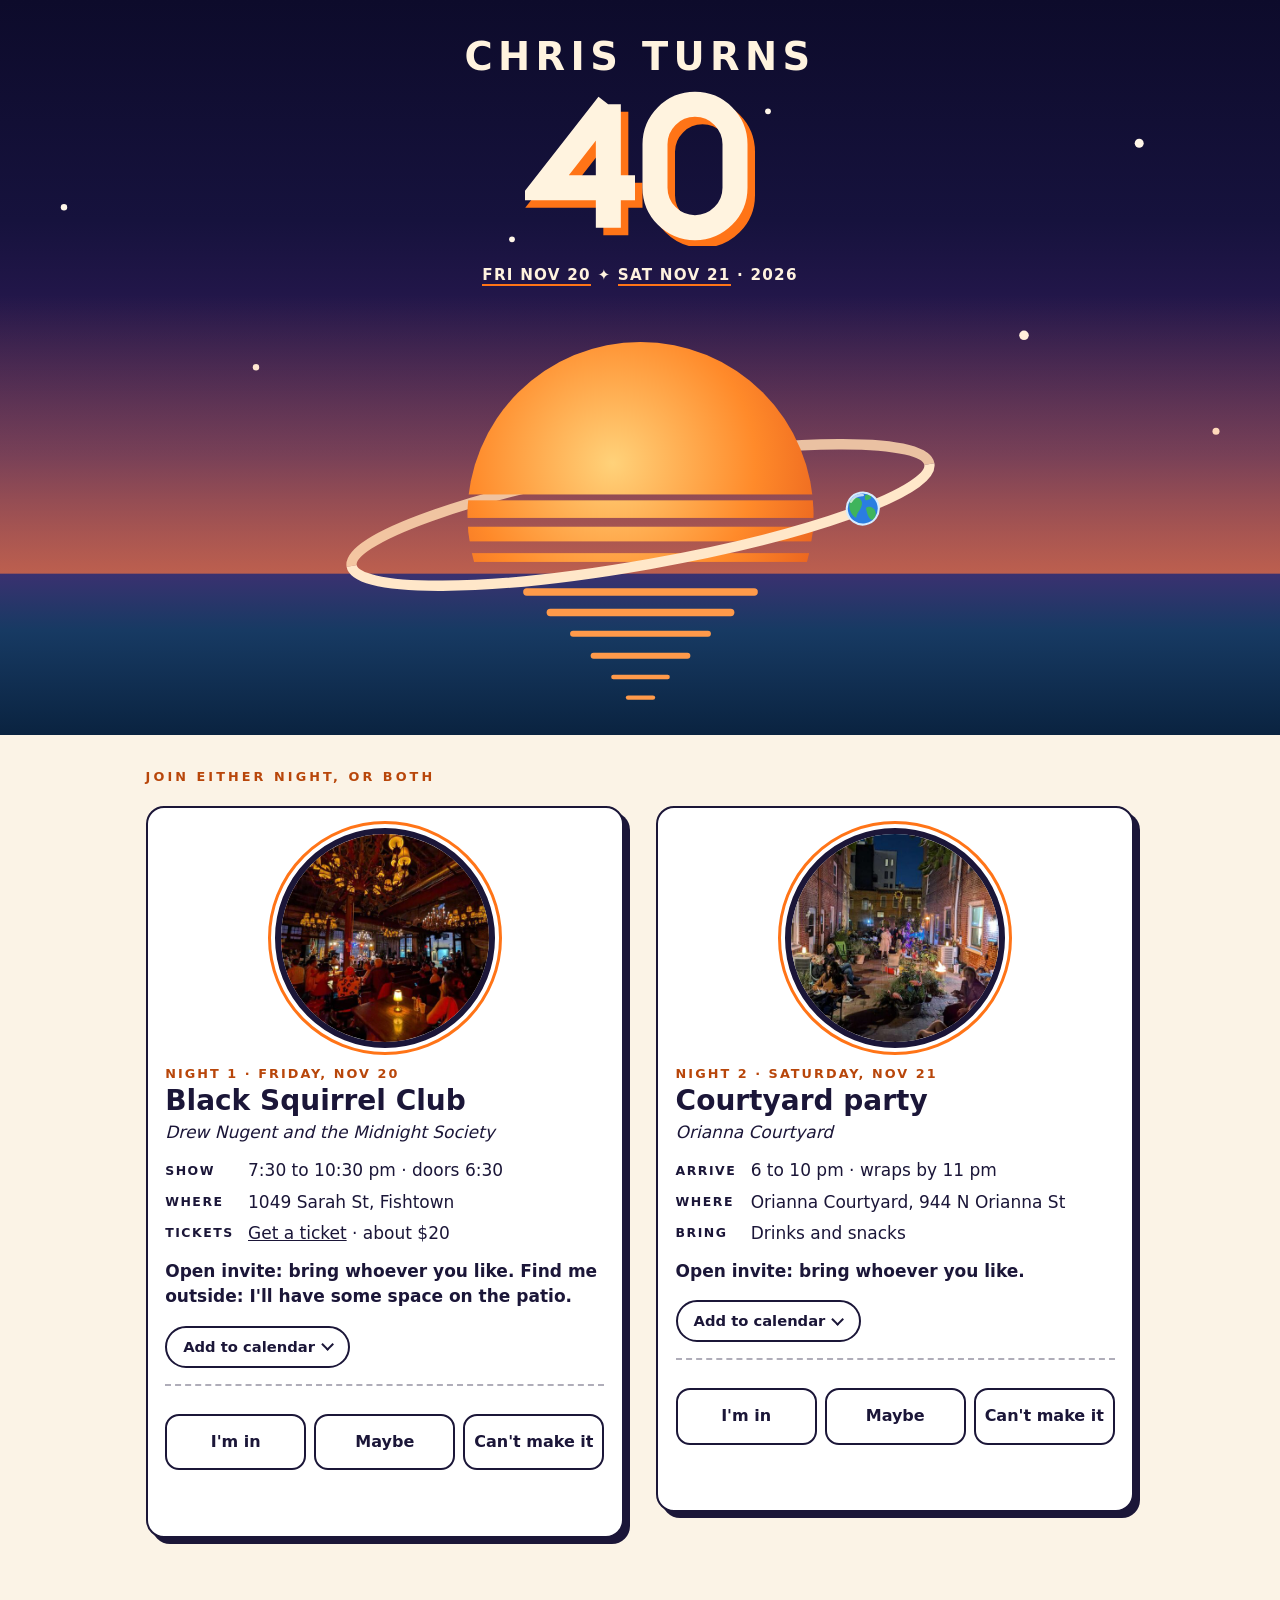
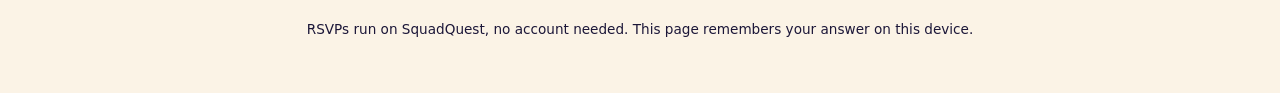
==== commit 3bb174e0: "copy: drop the two-night birthday launch line from the top Co-Authored-By: Claude Fable 5.2 <noreply" ====
--- a/preview.html
+++ b/preview.html
@@ -14,11 +14,11 @@
       SATURDAY_EVENT_ID: "",
       PAGE_URL: "https://40.chrisrules.com",                         // also write it into the og: tags just below
       TIMEZONE: "America/New_York",
-      EMBED_SRC: "squadquest-rsvp.js"
+      EMBED_SRC: "squadquest-rsvp.js?v=f88ab939"
     };
   </script>
   <!-- /config -->
-  <script src="shared/preview-stub.js"></script>
+  <script src="shared/preview-stub.js?v=73ae4f95"></script>
   <!-- guest links carry a token in the address: never send it to other sites -->
   <meta name="referrer" content="no-referrer">
   <meta name="robots" content="noindex">
@@ -39,7 +39,7 @@
   <meta name="twitter:image" content="https://40.chrisrules.com/og.png">
   <link rel="icon" href="favicon.svg" type="image/svg+xml">
   <link rel="apple-touch-icon" href="apple-touch-icon.png">
-  <link rel="stylesheet" href="style.css">
+  <link rel="stylesheet" href="style.css?v=457e07f4">
 </head>
 <body>
   <header class="hero">
@@ -54,7 +54,6 @@
       </g>
     </svg>
     <div class="hero-text">
-      <p class="eyebrow">A two-night birthday launch</p>
       <h1>
         <span class="pre">Chris turns</span>
         <svg class="forty" viewBox="-4 -4 276 186" role="img" aria-label="40">
@@ -154,6 +153,6 @@
   <footer>
     <p>RSVPs run on SquadQuest, no account needed. This page remembers your answer on this device.</p>
   </footer>
-  <script src="shared/flyer-core.js" defer></script>
+  <script src="shared/flyer-core.js?v=a40c8433" defer></script>
 </body>
 </html>
